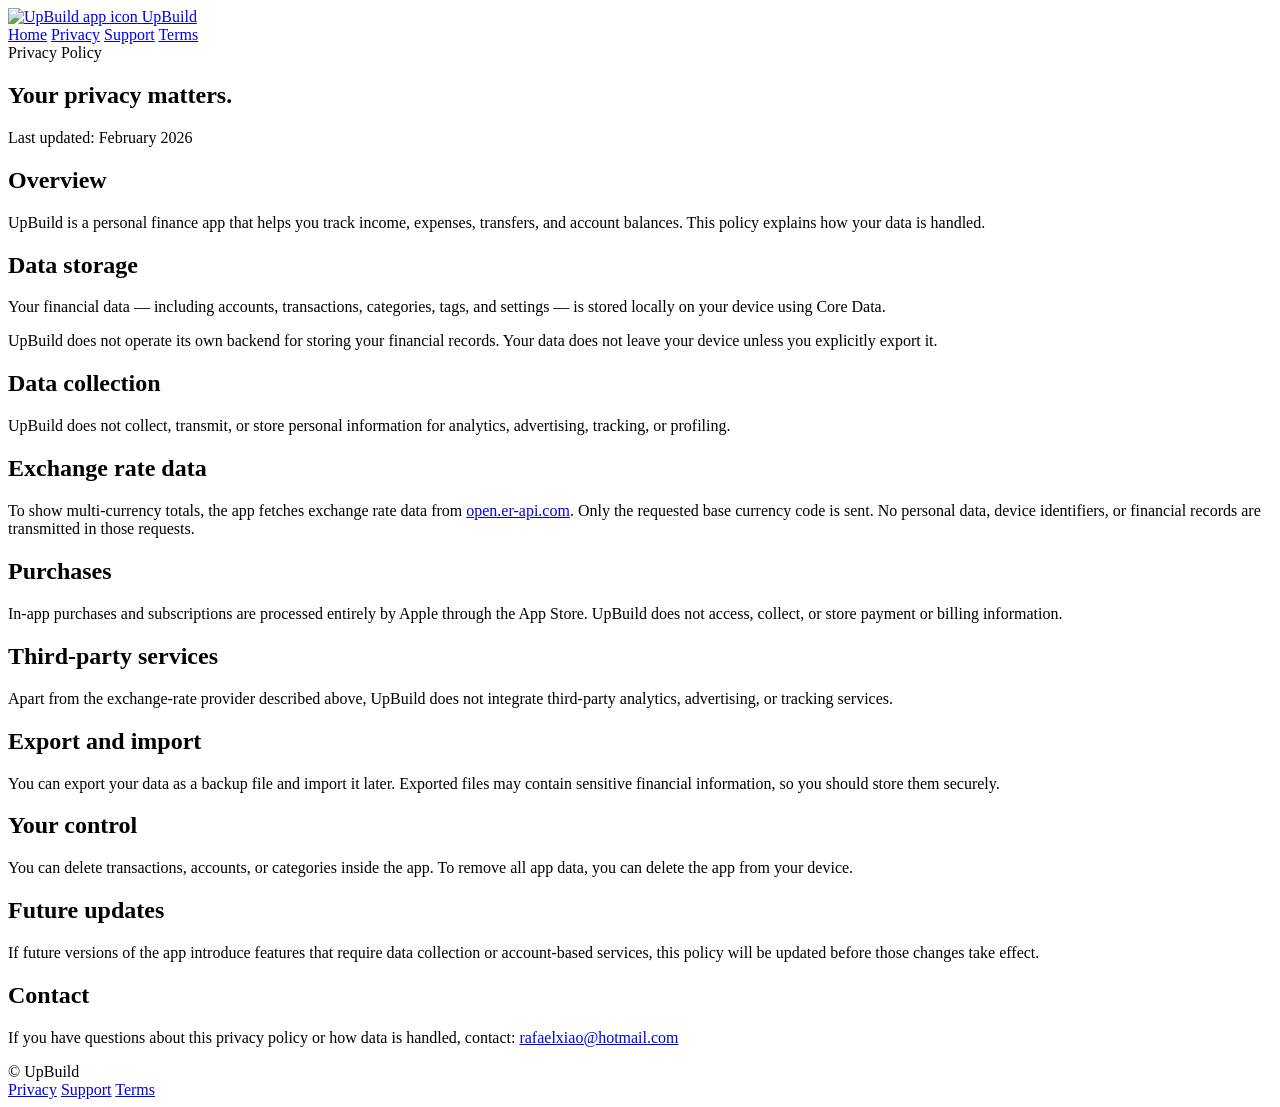
==== privacy.html @ d54a4779 "Create privacy.html" ====
<!DOCTYPE html>
<html lang="en">
<head>
  <meta charset="UTF-8">
  <meta name="viewport" content="width=device-width, initial-scale=1.0">
  <meta name="description" content="Privacy Policy for UpBuild.">
  <title>Privacy Policy · UpBuild</title>
  <link rel="icon" type="image/png" href="assets/icon.png">
  <link rel="stylesheet" href="assets/style.css">
</head>
<body>
  <header class="site-header">
    <div class="container nav">
      <a class="brand" href="index.html">
        <span class="brand-mark">
          <img src="assets/icon.png" alt="UpBuild app icon">
        </span>
        <span>UpBuild</span>
      </a>
      <nav class="nav-links" aria-label="Primary">
        <a href="index.html">Home</a>
        <a href="privacy.html">Privacy</a>
        <a href="support.html">Support</a>
        <a href="terms.html">Terms</a>
      </nav>
    </div>
  </header>

  <main class="page-shell">
    <div class="container">
      <section class="page-hero">
        <div class="hero-kicker">Privacy Policy</div>
        <h1>Your privacy matters.</h1>
        <p>Last updated: February 2026</p>
      </section>

      <section class="page-card">
        <h2>Overview</h2>
        <p>
          UpBuild is a personal finance app that helps you track income, expenses, transfers,
          and account balances. This policy explains how your data is handled.
        </p>
      </section>

      <section class="page-card">
        <h2>Data storage</h2>
        <p>
          Your financial data — including accounts, transactions, categories, tags, and settings —
          is stored locally on your device using Core Data.
        </p>
        <p>
          UpBuild does not operate its own backend for storing your financial records.
          Your data does not leave your device unless you explicitly export it.
        </p>
      </section>

      <section class="page-card">
        <h2>Data collection</h2>
        <p>
          UpBuild does not collect, transmit, or store personal information for analytics,
          advertising, tracking, or profiling.
        </p>
      </section>

      <section class="page-card">
        <h2>Exchange rate data</h2>
        <p>
          To show multi-currency totals, the app fetches exchange rate data from
          <a href="https://open.er-api.com" target="_blank" rel="noreferrer">open.er-api.com</a>.
          Only the requested base currency code is sent. No personal data, device identifiers,
          or financial records are transmitted in those requests.
        </p>
      </section>

      <section class="page-card">
        <h2>Purchases</h2>
        <p>
          In-app purchases and subscriptions are processed entirely by Apple through the App Store.
          UpBuild does not access, collect, or store payment or billing information.
        </p>
      </section>

      <section class="page-card">
        <h2>Third-party services</h2>
        <p>
          Apart from the exchange-rate provider described above, UpBuild does not integrate
          third-party analytics, advertising, or tracking services.
        </p>
      </section>

      <section class="page-card">
        <h2>Export and import</h2>
        <p>
          You can export your data as a backup file and import it later. Exported files may contain
          sensitive financial information, so you should store them securely.
        </p>
      </section>

      <section class="page-card">
        <h2>Your control</h2>
        <p>
          You can delete transactions, accounts, or categories inside the app. To remove all app data,
          you can delete the app from your device.
        </p>
      </section>

      <section class="page-card">
        <h2>Future updates</h2>
        <p>
          If future versions of the app introduce features that require data collection or account-based
          services, this policy will be updated before those changes take effect.
        </p>
      </section>

      <section class="page-card">
        <h2>Contact</h2>
        <p>
          If you have questions about this privacy policy or how data is handled, contact:
          <a href="mailto:rafaelxiao@hotmail.com">rafaelxiao@hotmail.com</a>
        </p>
      </section>
    </div>
  </main>

  <footer class="footer">
    <div class="container footer-inner">
      <div>© UpBuild</div>
      <div class="inline-links">
        <a href="privacy.html">Privacy</a>
        <a href="support.html">Support</a>
        <a href="terms.html">Terms</a>
      </div>
    </div>
  </footer>
</body>
</html>
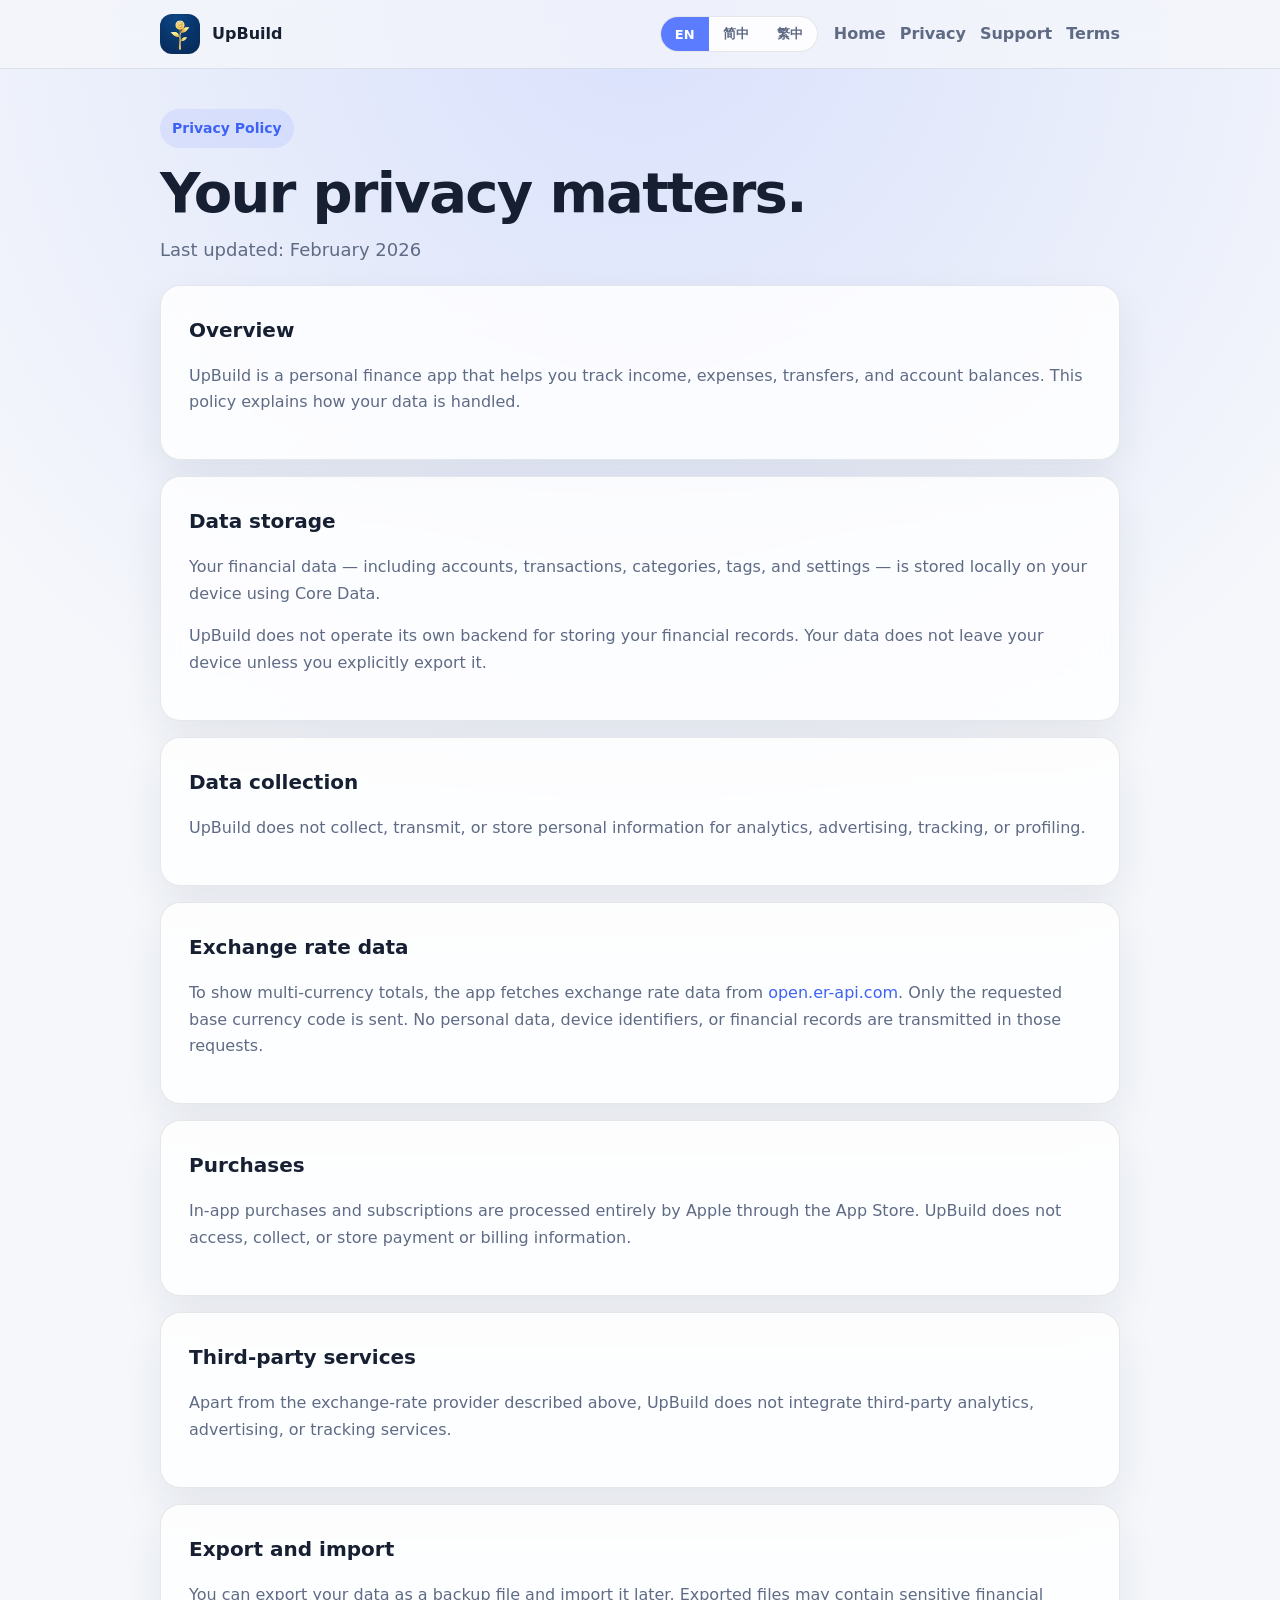
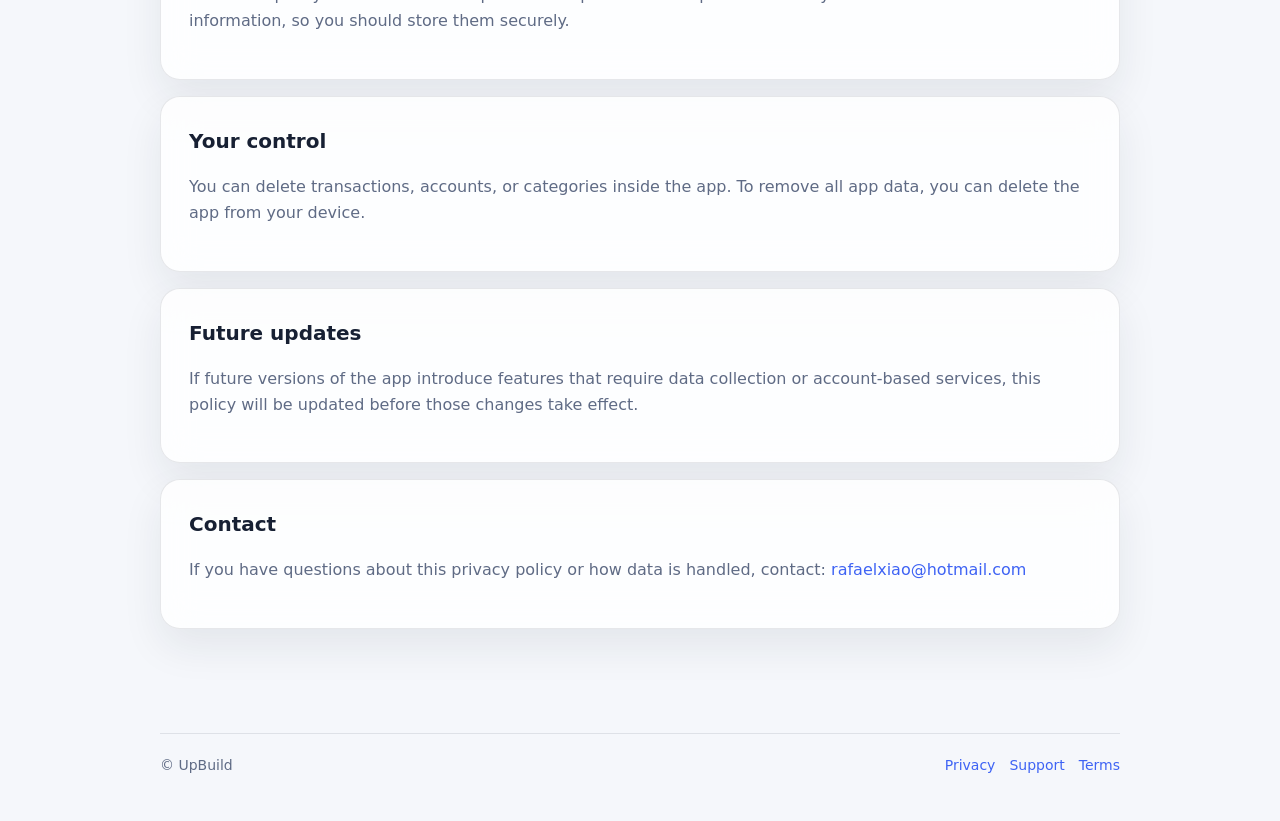
==== commit d54c1c30: "Update privacy.html" ====
--- a/privacy.html
+++ b/privacy.html
@@ -7,6 +7,40 @@
   <title>Privacy Policy · UpBuild</title>
   <link rel="icon" type="image/png" href="assets/icon.png">
   <link rel="stylesheet" href="assets/style.css">
+  <script src="assets/i18n.js" defer></script>
+  <script>
+    window.I18N = {
+      "nav.home":    { en: "Home", "zh-Hans": "首页", "zh-Hant": "首頁" },
+      "nav.privacy": { en: "Privacy", "zh-Hans": "隐私", "zh-Hant": "隱私" },
+      "nav.support": { en: "Support", "zh-Hans": "支持", "zh-Hant": "支援" },
+      "nav.terms":   { en: "Terms", "zh-Hans": "条款", "zh-Hant": "條款" },
+      "kicker":      { en: "Privacy Policy", "zh-Hans": "隐私政策", "zh-Hant": "隱私政策" },
+      "title":       { en: "Your privacy matters.", "zh-Hans": "你的隐私很重要。", "zh-Hant": "您的隱私很重要。" },
+      "updated":     { en: "Last updated: February 2026", "zh-Hans": "最后更新：2026 年 2 月", "zh-Hant": "最後更新：2026 年 2 月" },
+      "overview.h":  { en: "Overview", "zh-Hans": "概述", "zh-Hant": "概述" },
+      "overview.p":  { en: "UpBuild is a personal finance app that helps you track income, expenses, transfers, and account balances. This policy explains how your data is handled.", "zh-Hans": "UpBuild 是一款个人财务应用，帮助你追踪收入、支出、转账和账户余额。本政策说明你的数据如何被处理。", "zh-Hant": "UpBuild 是一款個人財務應用，幫助您追蹤收入、支出、轉帳和帳戶餘額。本政策說明您的數據如何被處理。" },
+      "storage.h":   { en: "Data storage", "zh-Hans": "数据存储", "zh-Hant": "數據存儲" },
+      "storage.p1":  { en: "Your financial data — including accounts, transactions, categories, tags, and settings — is stored locally on your device using Core Data.", "zh-Hans": "你的财务数据（包括账户、交易、分类、标签和设置）使用 Core Data 存储在设备本地。", "zh-Hant": "您的財務數據（包括帳戶、交易、分類、標籤和設置）使用 Core Data 存儲在設備本地。" },
+      "storage.p2":  { en: "UpBuild does not operate its own backend for storing your financial records. Your data does not leave your device unless you explicitly export it.", "zh-Hans": "UpBuild 没有自己的后端服务器来存储你的财务记录。除非你主动导出，数据不会离开你的设备。", "zh-Hant": "UpBuild 沒有自己的後端伺服器來存儲您的財務記錄。除非您主動導出，數據不會離開您的設備。" },
+      "collection.h": { en: "Data collection", "zh-Hans": "数据收集", "zh-Hant": "數據收集" },
+      "collection.p": { en: "UpBuild does not collect, transmit, or store personal information for analytics, advertising, tracking, or profiling.", "zh-Hans": "UpBuild 不为分析、广告、追踪或画像而收集、传输或存储个人信息。", "zh-Hant": "UpBuild 不為分析、廣告、追蹤或畫像而收集、傳輸或存儲個人信息。" },
+      "exchange.h":  { en: "Exchange rate data", "zh-Hans": "汇率数据", "zh-Hant": "匯率數據" },
+      "exchange.p":  { en: "To show multi-currency totals, the app fetches exchange rate data from <a href=\"https://open.er-api.com\" target=\"_blank\" rel=\"noreferrer\">open.er-api.com</a>. Only the requested base currency code is sent. No personal data, device identifiers, or financial records are transmitted in those requests.", "zh-Hans": "为了显示多币种汇总，应用从 <a href=\"https://open.er-api.com\" target=\"_blank\" rel=\"noreferrer\">open.er-api.com</a> 获取汇率数据。请求仅发送所需的基础货币代码，不传输任何个人数据、设备标识或财务记录。", "zh-Hant": "為了顯示多幣種匯總，應用從 <a href=\"https://open.er-api.com\" target=\"_blank\" rel=\"noreferrer\">open.er-api.com</a> 獲取匯率數據。請求僅發送所需的基礎貨幣代碼，不傳輸任何個人數據、設備標識或財務記錄。" },
+      "purchases.h": { en: "Purchases", "zh-Hans": "购买", "zh-Hant": "購買" },
+      "purchases.p": { en: "In-app purchases and subscriptions are processed entirely by Apple through the App Store. UpBuild does not access, collect, or store payment or billing information.", "zh-Hans": "应用内购买和订阅完全由 Apple 通过 App Store 处理。UpBuild 不会访问、收集或存储支付或账单信息。", "zh-Hant": "應用內購買和訂閱完全由 Apple 通過 App Store 處理。UpBuild 不會訪問、收集或存儲支付或帳單信息。" },
+      "thirdparty.h": { en: "Third-party services", "zh-Hans": "第三方服务", "zh-Hant": "第三方服務" },
+      "thirdparty.p": { en: "Apart from the exchange-rate provider described above, UpBuild does not integrate third-party analytics, advertising, or tracking services.", "zh-Hans": "除上述汇率服务外，UpBuild 不集成任何第三方分析、广告或追踪服务。", "zh-Hant": "除上述匯率服務外，UpBuild 不集成任何第三方分析、廣告或追蹤服務。" },
+      "export.h":    { en: "Export and import", "zh-Hans": "导出与导入", "zh-Hant": "導出與導入" },
+      "export.p":    { en: "You can export your data as a backup file and import it later. Exported files may contain sensitive financial information, so you should store them securely.", "zh-Hans": "你可以将数据导出为备份文件并稍后导入。导出文件可能包含敏感财务信息，请妥善保管。", "zh-Hant": "您可以將數據導出為備份文件並稍後導入。導出文件可能包含敏感財務信息，請妥善保管。" },
+      "control.h":   { en: "Your control", "zh-Hans": "你的控制权", "zh-Hant": "您的控制權" },
+      "control.p":   { en: "You can delete transactions, accounts, or categories inside the app. To remove all app data, you can delete the app from your device.", "zh-Hans": "你可以在应用内删除交易、账户或分类。要删除所有应用数据，可以从设备上卸载应用。", "zh-Hant": "您可以在應用內刪除交易、帳戶或分類。要刪除所有應用數據，可以從設備上卸載應用。" },
+      "future.h":    { en: "Future updates", "zh-Hans": "未来更新", "zh-Hant": "未來更新" },
+      "future.p":    { en: "If future versions of the app introduce features that require data collection or account-based services, this policy will be updated before those changes take effect.", "zh-Hans": "如果未来版本引入需要数据收集或基于帐户的服务的新功能，本政策将在变更生效前更新。", "zh-Hant": "如果未來版本引入需要數據收集或基於帳戶的服務的新功能，本政策將在變更生效前更新。" },
+      "contact.h":   { en: "Contact", "zh-Hans": "联系方式", "zh-Hant": "聯繫方式" },
+      "contact.p":   { en: "If you have questions about this privacy policy or how data is handled, contact: <a href=\"mailto:rafaelxiao@hotmail.com\">rafaelxiao@hotmail.com</a>", "zh-Hans": "如果你对本隐私政策或数据处理方式有疑问，请联系：<a href=\"mailto:rafaelxiao@hotmail.com\">rafaelxiao@hotmail.com</a>", "zh-Hant": "如果您對本隱私政策或數據處理方式有疑問，請聯繫：<a href=\"mailto:rafaelxiao@hotmail.com\">rafaelxiao@hotmail.com</a>" },
+      "footer.copy": { en: "© UpBuild", "zh-Hans": "© UpBuild", "zh-Hant": "© UpBuild" }
+    };
+  </script>
 </head>
 <body>
   <header class="site-header">
@@ -17,118 +51,86 @@
         </span>
         <span>UpBuild</span>
       </a>
-      <nav class="nav-links" aria-label="Primary">
-        <a href="index.html">Home</a>
-        <a href="privacy.html">Privacy</a>
-        <a href="support.html">Support</a>
-        <a href="terms.html">Terms</a>
-      </nav>
+      <div class="nav-right">
+        <div class="lang-switcher"></div>
+        <nav class="nav-links" aria-label="Primary">
+          <a href="index.html" data-i18n="nav.home">Home</a>
+          <a href="privacy.html" data-i18n="nav.privacy">Privacy</a>
+          <a href="support.html" data-i18n="nav.support">Support</a>
+          <a href="terms.html" data-i18n="nav.terms">Terms</a>
+        </nav>
+      </div>
     </div>
   </header>
 
   <main class="page-shell">
     <div class="container">
       <section class="page-hero">
-        <div class="hero-kicker">Privacy Policy</div>
-        <h1>Your privacy matters.</h1>
-        <p>Last updated: February 2026</p>
+        <div class="hero-kicker" data-i18n="kicker">Privacy Policy</div>
+        <h1 data-i18n="title">Your privacy matters.</h1>
+        <p data-i18n="updated">Last updated: February 2026</p>
       </section>
 
       <section class="page-card">
-        <h2>Overview</h2>
-        <p>
-          UpBuild is a personal finance app that helps you track income, expenses, transfers,
-          and account balances. This policy explains how your data is handled.
-        </p>
+        <h2 data-i18n="overview.h">Overview</h2>
+        <p data-i18n="overview.p">UpBuild is a personal finance app that helps you track income, expenses, transfers, and account balances. This policy explains how your data is handled.</p>
       </section>
 
       <section class="page-card">
-        <h2>Data storage</h2>
-        <p>
-          Your financial data — including accounts, transactions, categories, tags, and settings —
-          is stored locally on your device using Core Data.
-        </p>
-        <p>
-          UpBuild does not operate its own backend for storing your financial records.
-          Your data does not leave your device unless you explicitly export it.
-        </p>
+        <h2 data-i18n="storage.h">Data storage</h2>
+        <p data-i18n="storage.p1">Your financial data — including accounts, transactions, categories, tags, and settings — is stored locally on your device using Core Data.</p>
+        <p data-i18n="storage.p2">UpBuild does not operate its own backend for storing your financial records. Your data does not leave your device unless you explicitly export it.</p>
       </section>
 
       <section class="page-card">
-        <h2>Data collection</h2>
-        <p>
-          UpBuild does not collect, transmit, or store personal information for analytics,
-          advertising, tracking, or profiling.
-        </p>
+        <h2 data-i18n="collection.h">Data collection</h2>
+        <p data-i18n="collection.p">UpBuild does not collect, transmit, or store personal information for analytics, advertising, tracking, or profiling.</p>
       </section>
 
       <section class="page-card">
-        <h2>Exchange rate data</h2>
-        <p>
-          To show multi-currency totals, the app fetches exchange rate data from
-          <a href="https://open.er-api.com" target="_blank" rel="noreferrer">open.er-api.com</a>.
-          Only the requested base currency code is sent. No personal data, device identifiers,
-          or financial records are transmitted in those requests.
-        </p>
+        <h2 data-i18n="exchange.h">Exchange rate data</h2>
+        <p data-i18n="exchange.p">To show multi-currency totals, the app fetches exchange rate data from <a href="https://open.er-api.com" target="_blank" rel="noreferrer">open.er-api.com</a>. Only the requested base currency code is sent. No personal data, device identifiers, or financial records are transmitted in those requests.</p>
       </section>
 
       <section class="page-card">
-        <h2>Purchases</h2>
-        <p>
-          In-app purchases and subscriptions are processed entirely by Apple through the App Store.
-          UpBuild does not access, collect, or store payment or billing information.
-        </p>
+        <h2 data-i18n="purchases.h">Purchases</h2>
+        <p data-i18n="purchases.p">In-app purchases and subscriptions are processed entirely by Apple through the App Store. UpBuild does not access, collect, or store payment or billing information.</p>
       </section>
 
       <section class="page-card">
-        <h2>Third-party services</h2>
-        <p>
-          Apart from the exchange-rate provider described above, UpBuild does not integrate
-          third-party analytics, advertising, or tracking services.
-        </p>
+        <h2 data-i18n="thirdparty.h">Third-party services</h2>
+        <p data-i18n="thirdparty.p">Apart from the exchange-rate provider described above, UpBuild does not integrate third-party analytics, advertising, or tracking services.</p>
       </section>
 
       <section class="page-card">
-        <h2>Export and import</h2>
-        <p>
-          You can export your data as a backup file and import it later. Exported files may contain
-          sensitive financial information, so you should store them securely.
-        </p>
+        <h2 data-i18n="export.h">Export and import</h2>
+        <p data-i18n="export.p">You can export your data as a backup file and import it later. Exported files may contain sensitive financial information, so you should store them securely.</p>
       </section>
 
       <section class="page-card">
-        <h2>Your control</h2>
-        <p>
-          You can delete transactions, accounts, or categories inside the app. To remove all app data,
-          you can delete the app from your device.
-        </p>
+        <h2 data-i18n="control.h">Your control</h2>
+        <p data-i18n="control.p">You can delete transactions, accounts, or categories inside the app. To remove all app data, you can delete the app from your device.</p>
       </section>
 
       <section class="page-card">
-        <h2>Future updates</h2>
-        <p>
-          If future versions of the app introduce features that require data collection or account-based
-          services, this policy will be updated before those changes take effect.
-        </p>
+        <h2 data-i18n="future.h">Future updates</h2>
+        <p data-i18n="future.p">If future versions of the app introduce features that require data collection or account-based services, this policy will be updated before those changes take effect.</p>
       </section>
 
       <section class="page-card">
-        <h2>Contact</h2>
-        <p>
-          If you have questions about this privacy policy or how data is handled, contact:
-          <a href="mailto:rafaelxiao@hotmail.com">rafaelxiao@hotmail.com</a>
-        </p>
+        <h2 data-i18n="contact.h">Contact</h2>
+        <p data-i18n="contact.p">If you have questions about this privacy policy or how data is handled, contact: <a href="mailto:rafaelxiao@hotmail.com">rafaelxiao@hotmail.com</a></p>
       </section>
     </div>
   </main>
 
   <footer class="footer">
     <div class="container footer-inner">
-      <div>© UpBuild</div>
+      <div data-i18n="footer.copy">© UpBuild</div>
       <div class="inline-links">
-        <a href="privacy.html">Privacy</a>
-        <a href="support.html">Support</a>
-        <a href="terms.html">Terms</a>
+        <a href="privacy.html" data-i18n="nav.privacy">Privacy</a>
+        <a href="support.html" data-i18n="nav.support">Support</a>
+        <a href="terms.html" data-i18n="nav.terms">Terms</a>
       </div>
     </div>
   </footer>
--- a/assets/style.css
+++ b/assets/style.css
@@ -0,0 +1,393 @@
+:root {
+  color-scheme: light dark;
+  --bg: #f5f7fb;
+  --surface: rgba(255, 255, 255, 0.82);
+  --surface-strong: rgba(255, 255, 255, 0.94);
+  --text: #172033;
+  --text-secondary: #5f6b85;
+  --border: rgba(23, 32, 51, 0.1);
+  --accent: #5b7cff;
+  --accent-strong: #3e63f4;
+  --shadow: 0 18px 40px rgba(31, 41, 55, 0.08);
+  --success: #127a4a;
+  --max-width: 960px;
+  --radius: 20px;
+}
+
+@media (prefers-color-scheme: dark) {
+  :root {
+    --bg: #0f1420;
+    --surface: rgba(20, 27, 41, 0.82);
+    --surface-strong: rgba(20, 27, 41, 0.94);
+    --text: #eef2ff;
+    --text-secondary: #a6b1c8;
+    --border: rgba(255, 255, 255, 0.08);
+    --shadow: 0 18px 40px rgba(0, 0, 0, 0.28);
+  }
+}
+
+* {
+  box-sizing: border-box;
+}
+
+html {
+  scroll-behavior: smooth;
+}
+
+body {
+  margin: 0;
+  font-family: Inter, ui-sans-serif, system-ui, -apple-system, BlinkMacSystemFont, "Segoe UI", sans-serif;
+  background:
+    radial-gradient(circle at top, rgba(91, 124, 255, 0.18), transparent 34%),
+    var(--bg);
+  color: var(--text);
+  line-height: 1.65;
+}
+
+img {
+  max-width: 100%;
+}
+
+a {
+  color: var(--accent-strong);
+  text-decoration: none;
+}
+
+a:hover {
+  text-decoration: underline;
+}
+
+.container {
+  width: min(calc(100% - 32px), var(--max-width));
+  margin: 0 auto;
+}
+
+.site-header {
+  position: sticky;
+  top: 0;
+  z-index: 10;
+  backdrop-filter: blur(18px);
+  background: rgba(245, 247, 251, 0.72);
+  border-bottom: 1px solid var(--border);
+}
+
+@media (prefers-color-scheme: dark) {
+  .site-header {
+    background: rgba(15, 20, 32, 0.72);
+  }
+}
+
+.nav {
+  display: flex;
+  align-items: center;
+  justify-content: space-between;
+  gap: 16px;
+  min-height: 68px;
+}
+
+.brand {
+  display: inline-flex;
+  align-items: center;
+  gap: 12px;
+  font-weight: 700;
+  color: var(--text);
+}
+
+.brand-mark {
+  width: 40px;
+  height: 40px;
+  display: inline-flex;
+  align-items: center;
+  justify-content: center;
+  border-radius: 12px;
+  overflow: hidden;
+  flex-shrink: 0;
+}
+
+.brand-mark img {
+  width: 100%;
+  height: 100%;
+  display: block;
+  object-fit: cover;
+}
+
+.nav-links {
+  display: flex;
+  flex-wrap: wrap;
+  gap: 14px;
+  align-items: center;
+}
+
+.nav-links a {
+  color: var(--text-secondary);
+  font-weight: 600;
+}
+
+.nav-right {
+  display: flex;
+  align-items: center;
+  gap: 16px;
+  flex-wrap: wrap;
+}
+
+.hero {
+  padding: 72px 0 40px;
+}
+
+.hero-card,
+.card,
+.page-card {
+  background: var(--surface);
+  border: 1px solid var(--border);
+  box-shadow: var(--shadow);
+  backdrop-filter: blur(18px);
+}
+
+.hero-card {
+  padding: 40px;
+  border-radius: 28px;
+}
+
+.hero-kicker {
+  display: inline-flex;
+  align-items: center;
+  gap: 8px;
+  padding: 8px 12px;
+  border-radius: 999px;
+  background: rgba(91, 124, 255, 0.12);
+  color: var(--accent-strong);
+  font-weight: 700;
+  font-size: 14px;
+}
+
+.hero h1,
+.page-hero h1 {
+  margin: 16px 0 12px;
+  font-size: clamp(36px, 7vw, 56px);
+  line-height: 1.05;
+  letter-spacing: -0.03em;
+}
+
+.hero p,
+.page-hero p {
+  margin: 0;
+  max-width: 720px;
+  color: var(--text-secondary);
+  font-size: 18px;
+}
+
+.hero-actions {
+  display: flex;
+  flex-wrap: wrap;
+  gap: 12px;
+  margin-top: 28px;
+}
+
+.button,
+.button-secondary {
+  display: inline-flex;
+  align-items: center;
+  justify-content: center;
+  min-height: 46px;
+  padding: 0 18px;
+  border-radius: 999px;
+  font-weight: 700;
+  border: 1px solid transparent;
+}
+
+.button {
+  background: var(--accent);
+  color: white;
+}
+
+.button:hover {
+  text-decoration: none;
+  background: var(--accent-strong);
+}
+
+.button-secondary {
+  color: var(--text);
+  background: var(--surface-strong);
+  border-color: var(--border);
+}
+
+.button-secondary:hover {
+  text-decoration: none;
+}
+
+.section {
+  padding: 16px 0 32px;
+}
+
+.section-title {
+  margin: 0 0 18px;
+  font-size: 28px;
+  letter-spacing: -0.02em;
+}
+
+.grid {
+  display: grid;
+  gap: 18px;
+}
+
+.grid-3 {
+  grid-template-columns: repeat(3, minmax(0, 1fr));
+}
+
+.grid-2 {
+  grid-template-columns: repeat(2, minmax(0, 1fr));
+}
+
+.card,
+.page-card {
+  border-radius: var(--radius);
+}
+
+.card {
+  padding: 24px;
+}
+
+.card h3,
+.page-card h2 {
+  margin-top: 0;
+  margin-bottom: 10px;
+  font-size: 20px;
+}
+
+.card p,
+.page-card p,
+.page-card li {
+  color: var(--text-secondary);
+}
+
+.check-list,
+.link-list,
+.policy-list {
+  margin: 0;
+  padding-left: 20px;
+}
+
+.policy-list li + li,
+.check-list li + li,
+.link-list li + li {
+  margin-top: 8px;
+}
+
+.page-shell {
+  padding: 40px 0 60px;
+}
+
+.page-hero {
+  margin-bottom: 20px;
+}
+
+.page-card {
+  padding: 28px;
+  margin-bottom: 16px;
+}
+
+.page-card h2 {
+  scroll-margin-top: 100px;
+}
+
+.note {
+  padding: 14px 16px;
+  border-radius: 16px;
+  background: rgba(91, 124, 255, 0.08);
+  color: var(--text);
+}
+
+.footer {
+  padding: 28px 0 44px;
+  color: var(--text-secondary);
+  font-size: 14px;
+}
+
+.footer-inner {
+  display: flex;
+  flex-wrap: wrap;
+  gap: 12px;
+  align-items: center;
+  justify-content: space-between;
+  border-top: 1px solid var(--border);
+  padding-top: 20px;
+}
+
+.inline-links {
+  display: flex;
+  flex-wrap: wrap;
+  gap: 14px;
+}
+
+.muted {
+  color: var(--text-secondary);
+}
+
+/* Language switcher */
+.lang-switcher {
+  display: inline-flex;
+  gap: 0;
+  border-radius: 999px;
+  background: var(--surface);
+  border: 1px solid var(--border);
+  overflow: hidden;
+}
+
+.lang-btn {
+  display: inline-flex;
+  align-items: center;
+  justify-content: center;
+  min-width: 48px;
+  height: 34px;
+  padding: 0 14px;
+  border: none;
+  background: transparent;
+  color: var(--text-secondary);
+  font-weight: 700;
+  font-size: 13px;
+  cursor: pointer;
+  transition: background 0.15s, color 0.15s;
+  font-family: inherit;
+}
+
+.lang-btn:hover {
+  background: rgba(91, 124, 255, 0.08);
+}
+
+.lang-btn-active {
+  background: var(--accent);
+  color: white;
+}
+
+.lang-btn-active:hover {
+  background: var(--accent-strong);
+}
+
+@media (prefers-color-scheme: dark) {
+  .lang-switcher {
+    background: var(--surface-strong);
+  }
+}
+
+@media (max-width: 820px) {
+  .grid-3,
+  .grid-2 {
+    grid-template-columns: 1fr;
+  }
+
+  .hero-card,
+  .page-card {
+    padding: 24px;
+  }
+
+  .nav {
+    align-items: flex-start;
+    flex-direction: column;
+    justify-content: center;
+    padding: 14px 0;
+  }
+
+  .hero {
+    padding-top: 36px;
+  }
+}
